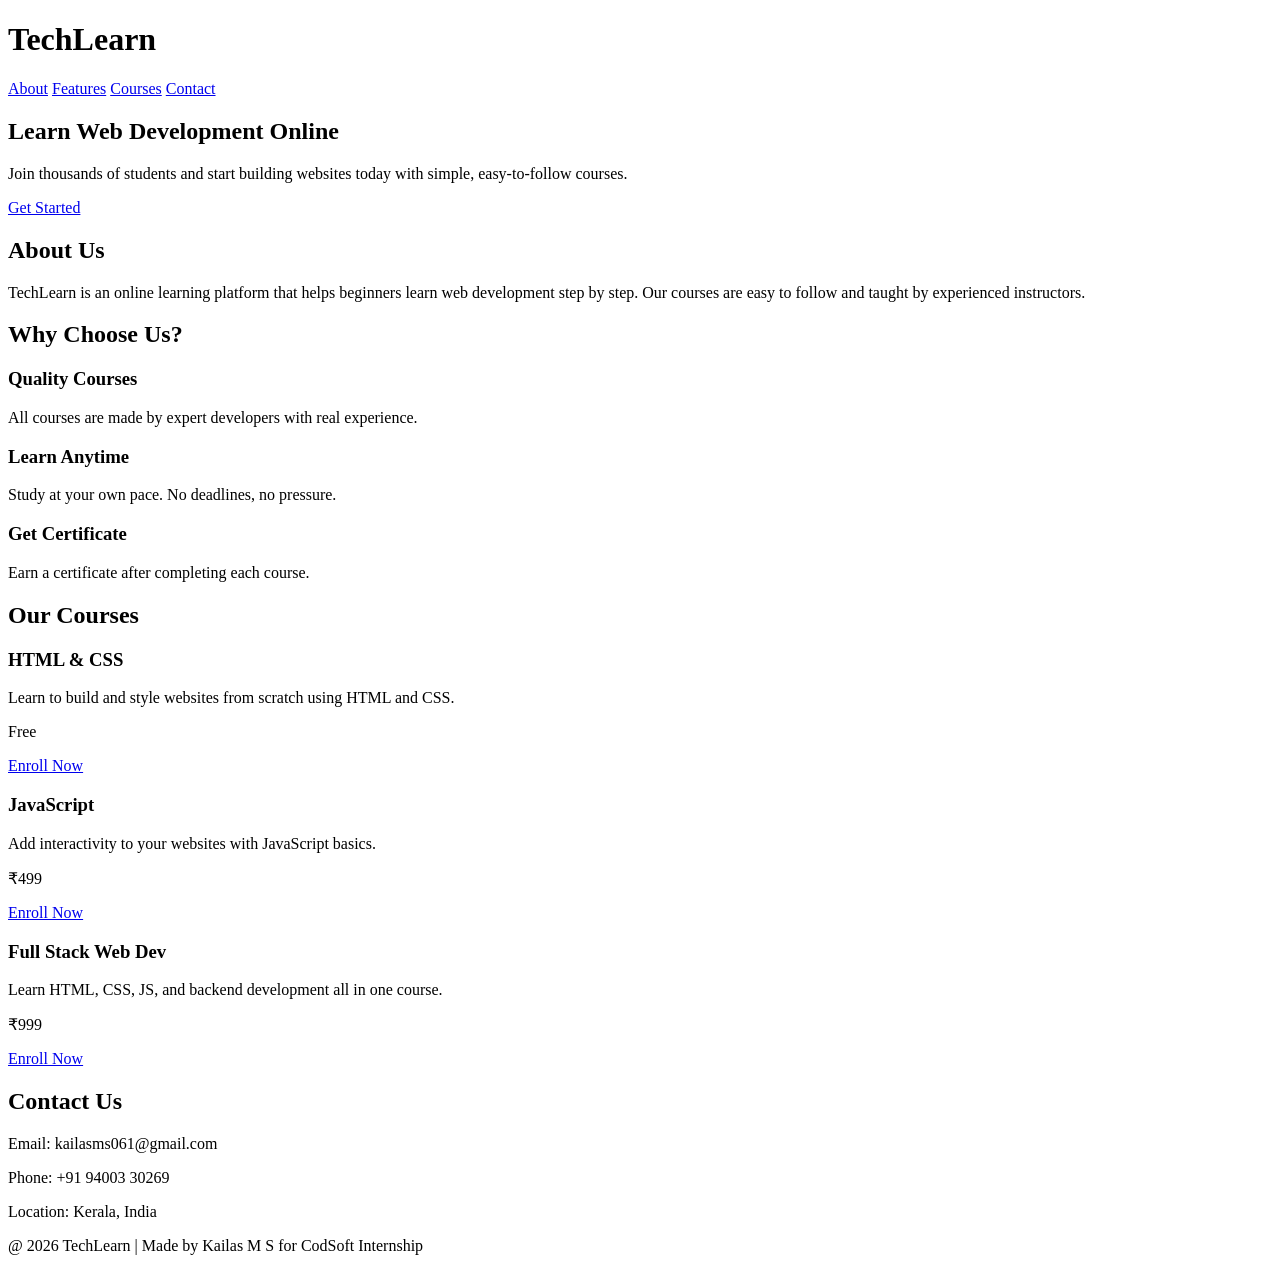
==== LandingPage/index.html @ bd2c0134 "Add HTML structure for TechLearn landing page This file contains the HTML structure for the TechLear" ====
<!DOCTYPE html>
<html lang="en">
<head>
  <meta charset="UTF-8" />
  <meta name="viewport" content="width=device-width, initial-scale=1.0"/>
  <title>TechLearn - Online Learning</title>
  <link rel="stylesheet" href="style.css" />
</head>
<body>

  <header>
    <h1 class="logo">TechLearn</h1>
    <nav>
      <a href="#about">About</a>
      <a href="#features">Features</a>
      <a href="#courses">Courses</a>
      <a href="#contact">Contact</a>
    </nav>
  </header>

  <section class="hero">
    <h2>Learn Web Development Online</h2>
    <p>Join thousands of students and start building websites today with simple, easy-to-follow courses.</p>
    <a href="#courses" class="btn">Get Started</a>
  </section>

  <section id="about" class="about">
    <h2>About Us</h2>
    <p>TechLearn is an online learning platform that helps beginners learn web development step by step. Our courses are easy to follow and taught by experienced instructors.</p>
  </section>

  <section id="features" class="features">
    <h2>Why Choose Us?</h2>
    <div class="features-row">

      <div class="feature-box">
        <h3>Quality Courses</h3>
        <p>All courses are made by expert developers with real experience.</p>
      </div>

      <div class="feature-box">
        <h3>Learn Anytime</h3>
        <p>Study at your own pace. No deadlines, no pressure.</p>
      </div>

      <div class="feature-box">
        <h3>Get Certificate</h3>
        <p>Earn a certificate after completing each course.</p>
      </div>

    </div>
  </section>

  <section id="courses" class="courses">
    <h2>Our Courses</h2>
    <div class="courses-row">

      <div class="course-box">
        <h3>HTML &amp; CSS</h3>
        <p>Learn to build and style websites from scratch using HTML and CSS.</p>
        <p class="price">Free</p>
        <a href="#" class="btn">Enroll Now</a>
      </div>

      <div class="course-box">
        <h3>JavaScript</h3>
        <p>Add interactivity to your websites with JavaScript basics.</p>
        <p class="price">₹499</p>
        <a href="#" class="btn">Enroll Now</a>
      </div>

      <div class="course-box">
        <h3>Full Stack Web Dev</h3>
        <p>Learn HTML, CSS, JS, and backend development all in one course.</p>
        <p class="price">₹999</p>
        <a href="#" class="btn">Enroll Now</a>
      </div>

    </div>
  </section>

  <section id="contact" class="contact">
    <h2>Contact Us</h2>
    <p>Email: kailasms061@gmail.com</p>
    <p>Phone: +91 94003 30269</p>
    <p>Location: Kerala, India</p>
  </section>

  <footer>
    <p>@ 2026 TechLearn | Made by Kailas M S for CodSoft Internship</p>
  </footer>

</body>
</html>
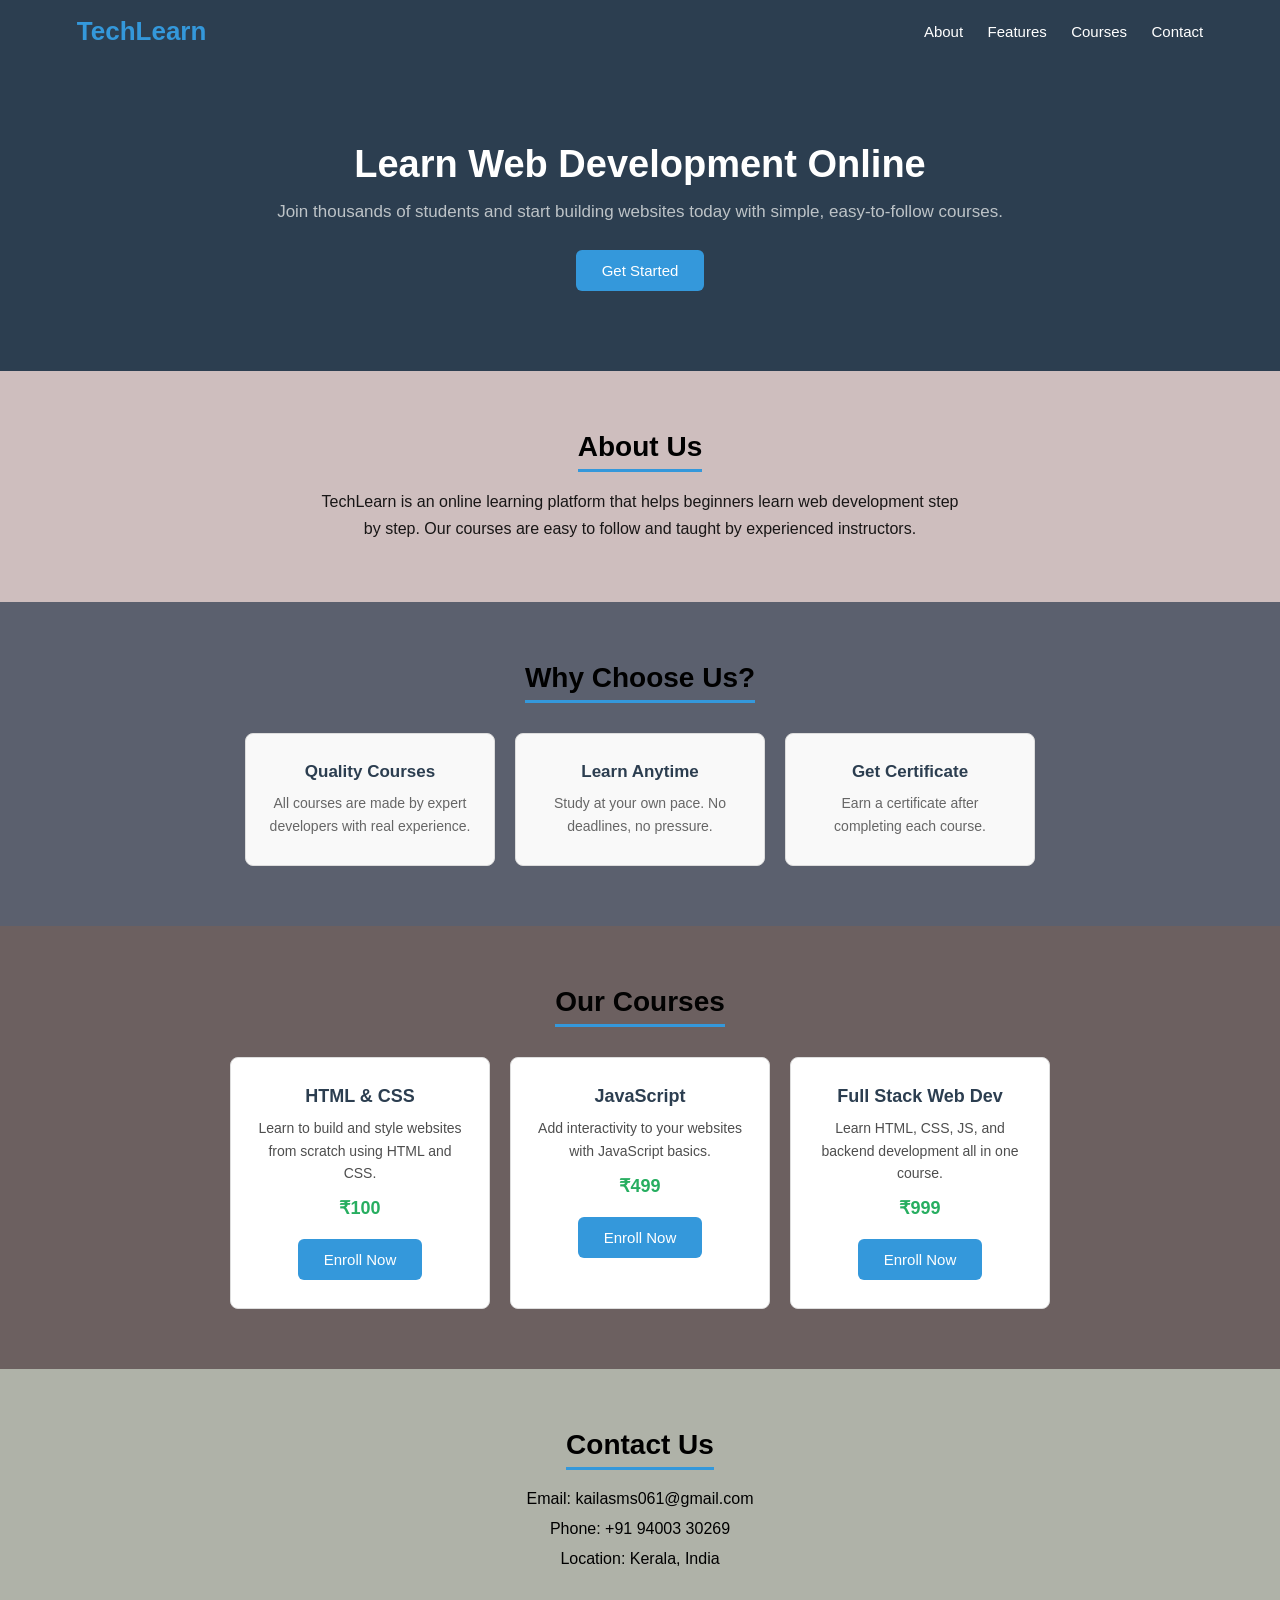
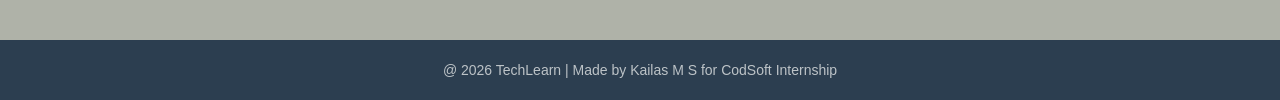
==== commit a88fb9e2: "Update index.html" ====
--- a/LandingPage/index.html
+++ b/LandingPage/index.html
@@ -58,7 +58,7 @@
       <div class="course-box">
         <h3>HTML &amp; CSS</h3>
         <p>Learn to build and style websites from scratch using HTML and CSS.</p>
-        <p class="price">Free</p>
+        <p class="price">₹100</p>
         <a href="#" class="btn">Enroll Now</a>
       </div>
 
--- a/LandingPage/style.css
+++ b/LandingPage/style.css
@@ -0,0 +1,212 @@
+* {
+  margin: 0;
+  padding: 0;
+  box-sizing: border-box;
+}
+ 
+body {
+  font-family: Arial, sans-serif;
+  color: #333;
+}
+ 
+.btn {
+  background-color: #3498db;
+  color: white;
+  padding: 12px 26px;
+  border-radius: 6px;
+  text-decoration: none;
+  font-size: 15px;
+  display: inline-block;
+}
+ 
+.btn:hover {
+  background-color: #2980b9;
+}
+
+header {
+  background-color: #2c3e50;
+  display: flex;
+  justify-content: space-between;
+  align-items: center;
+  padding: 16px 6%;
+}
+ 
+.logo {
+  color: #3498db;
+  font-size: 26px;
+}
+ 
+header nav a {
+  color: white;
+  text-decoration: none;
+  margin-left: 20px;
+  font-size: 15px;
+}
+ 
+header nav a:hover {
+  color: #3498db;
+}
+ 
+.hero {
+  background-color: #2c3e50;
+  color: white;
+  text-align: center;
+  padding: 80px 6%;
+}
+ 
+.hero h2 {
+  font-size: 38px;
+  margin-bottom: 16px;
+}
+ 
+.hero p {
+  font-size: 17px;
+  color: #bdc3c7;
+  margin-bottom: 28px;
+}
+ 
+.about {
+  background-color: #cebebe;
+  padding: 60px 6%;
+  text-align: center;
+}
+ 
+.about h2 {
+  font-size: 28px;
+  color: #000000;
+  margin-bottom: 16px;
+  border-bottom: 3px solid #3498db;
+  display: inline-block;
+  padding-bottom: 6px;
+}
+ 
+.about p {
+  font-size: 16px;
+  color: #181616;
+  max-width: 650px;
+  margin: 0 auto;
+  line-height: 1.7;
+}
+ 
+.features {
+  background-color: rgb(91, 96, 110);
+  padding: 60px 6%;
+  text-align: center;
+}
+ 
+.features h2 {
+  font-size: 28px;
+  color: #000000;
+  margin-bottom: 30px;
+  border-bottom: 3px solid #3498db;
+  display: inline-block;
+  padding-bottom: 6px;
+}
+ 
+.features-row {
+  display: flex;
+  gap: 20px;
+  justify-content: center;
+  flex-wrap: wrap;
+}
+ 
+.feature-box {
+  background-color: #f9f9f9;
+  border: 1px solid #ddd;
+  border-radius: 8px;
+  padding: 28px 22px;
+  width: 250px;
+  text-align: center;
+}
+ 
+.feature-box h3 {
+  font-size: 17px;
+  color: #2c3e50;
+  margin-bottom: 10px;
+}
+ 
+.feature-box p {
+  font-size: 14px;
+  color: #666;
+  line-height: 1.6;
+}
+
+.courses {
+  background-color: #6c6060;
+  padding: 60px 6%;
+  text-align: center;
+}
+ 
+.courses h2 {
+  font-size: 28px;
+  color: #020202;
+  margin-bottom: 30px;
+  border-bottom: 3px solid #3498db;
+  display: inline-block;
+  padding-bottom: 6px;
+}
+ 
+.courses-row {
+  display: flex;
+  gap: 20px;
+  justify-content: center;
+  flex-wrap: wrap;
+}
+ 
+.course-box {
+  background-color: white;
+  border: 1px solid #ddd;
+  border-radius: 8px;
+  padding: 28px 22px;
+  width: 260px;
+  text-align: center;
+}
+ 
+.course-box h3 {
+  font-size: 18px;
+  color: #2c3e50;
+  margin-bottom: 10px;
+}
+ 
+.course-box p {
+  font-size: 14px;
+  color: #4e4e4e;
+  line-height: 1.6;
+  margin-bottom: 10px;
+}
+ 
+.price {
+  font-size: 18px !important;
+  color: #27ae60 !important;
+  font-weight: bold;
+  margin-bottom: 16px !important;
+}
+ 
+.contact {
+  background-color: rgb(175, 178, 168);
+  padding: 60px 6%;
+  text-align: center;
+}
+ 
+.contact h2 {
+  font-size: 28px;
+  color: #000000;
+  margin-bottom: 20px;
+  border-bottom: 3px solid #3498db;
+  display: inline-block;
+  padding-bottom: 6px;
+}
+ 
+.contact p {
+  font-size: 16px;
+  color: #000000;
+  margin-bottom: 12px;
+}
+ 
+footer {
+  background-color: #2c3e50;
+  color: #bdc3c7;
+  text-align: center;
+  padding: 22px;
+  font-size: 14px;
+}
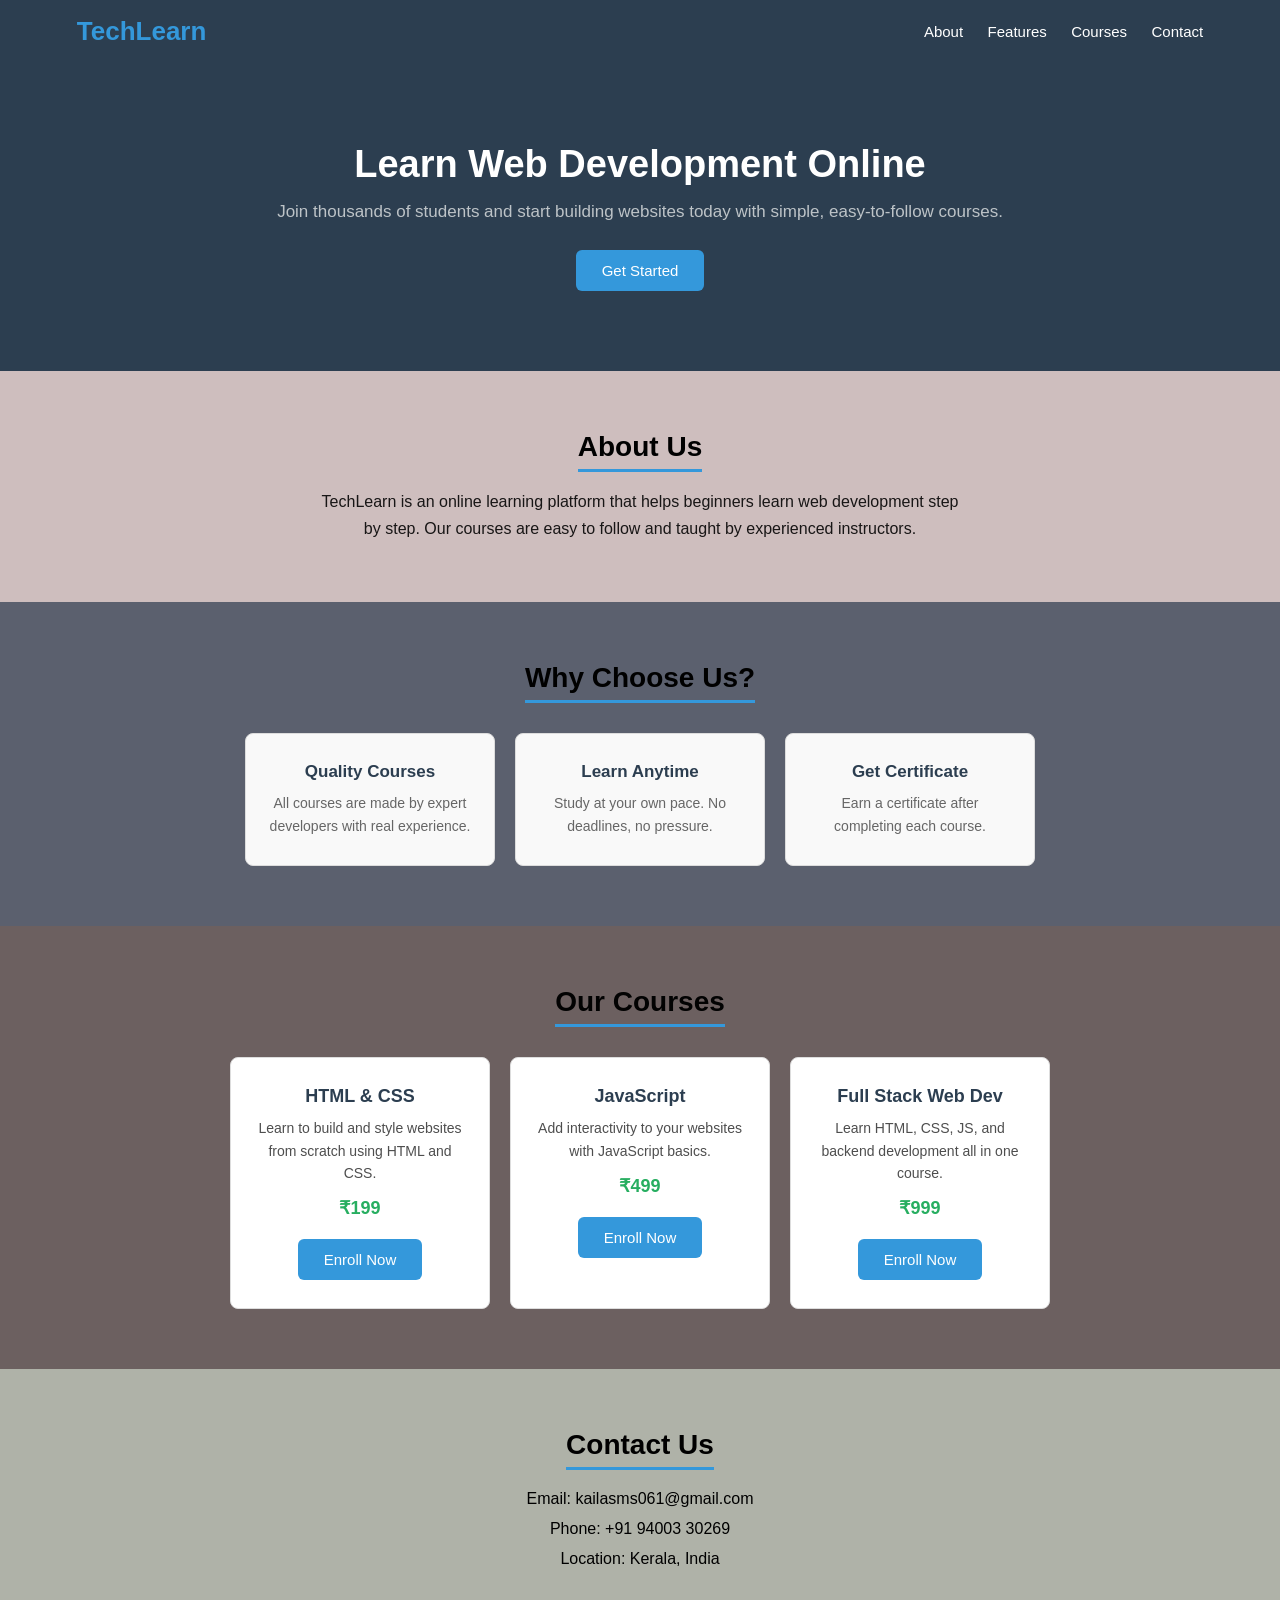
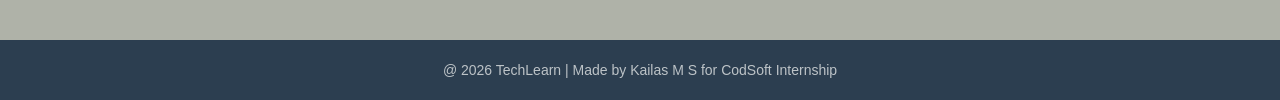
==== commit 0da783f2: "Update index.html" ====
--- a/LandingPage/index.html
+++ b/LandingPage/index.html
@@ -58,7 +58,7 @@
       <div class="course-box">
         <h3>HTML &amp; CSS</h3>
         <p>Learn to build and style websites from scratch using HTML and CSS.</p>
-        <p class="price">₹100</p>
+        <p class="price">₹199</p>
         <a href="#" class="btn">Enroll Now</a>
       </div>
 
